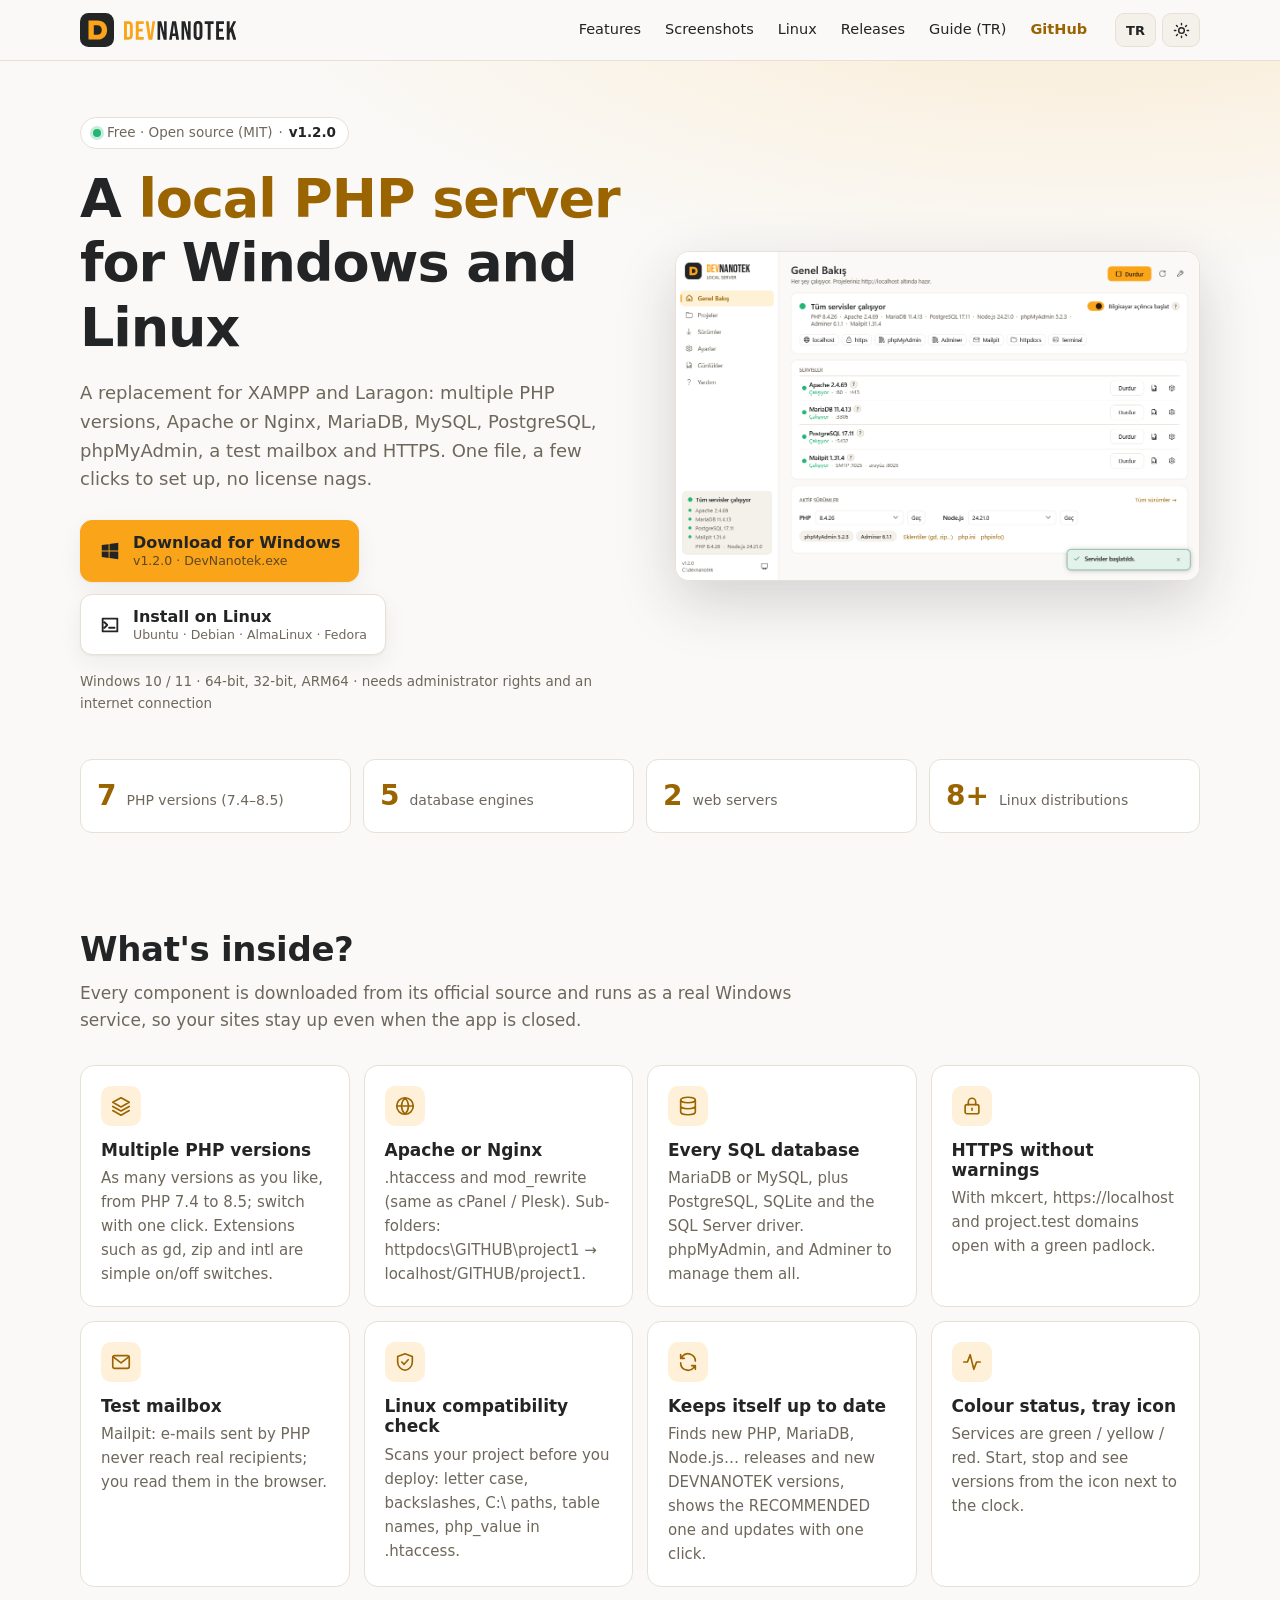
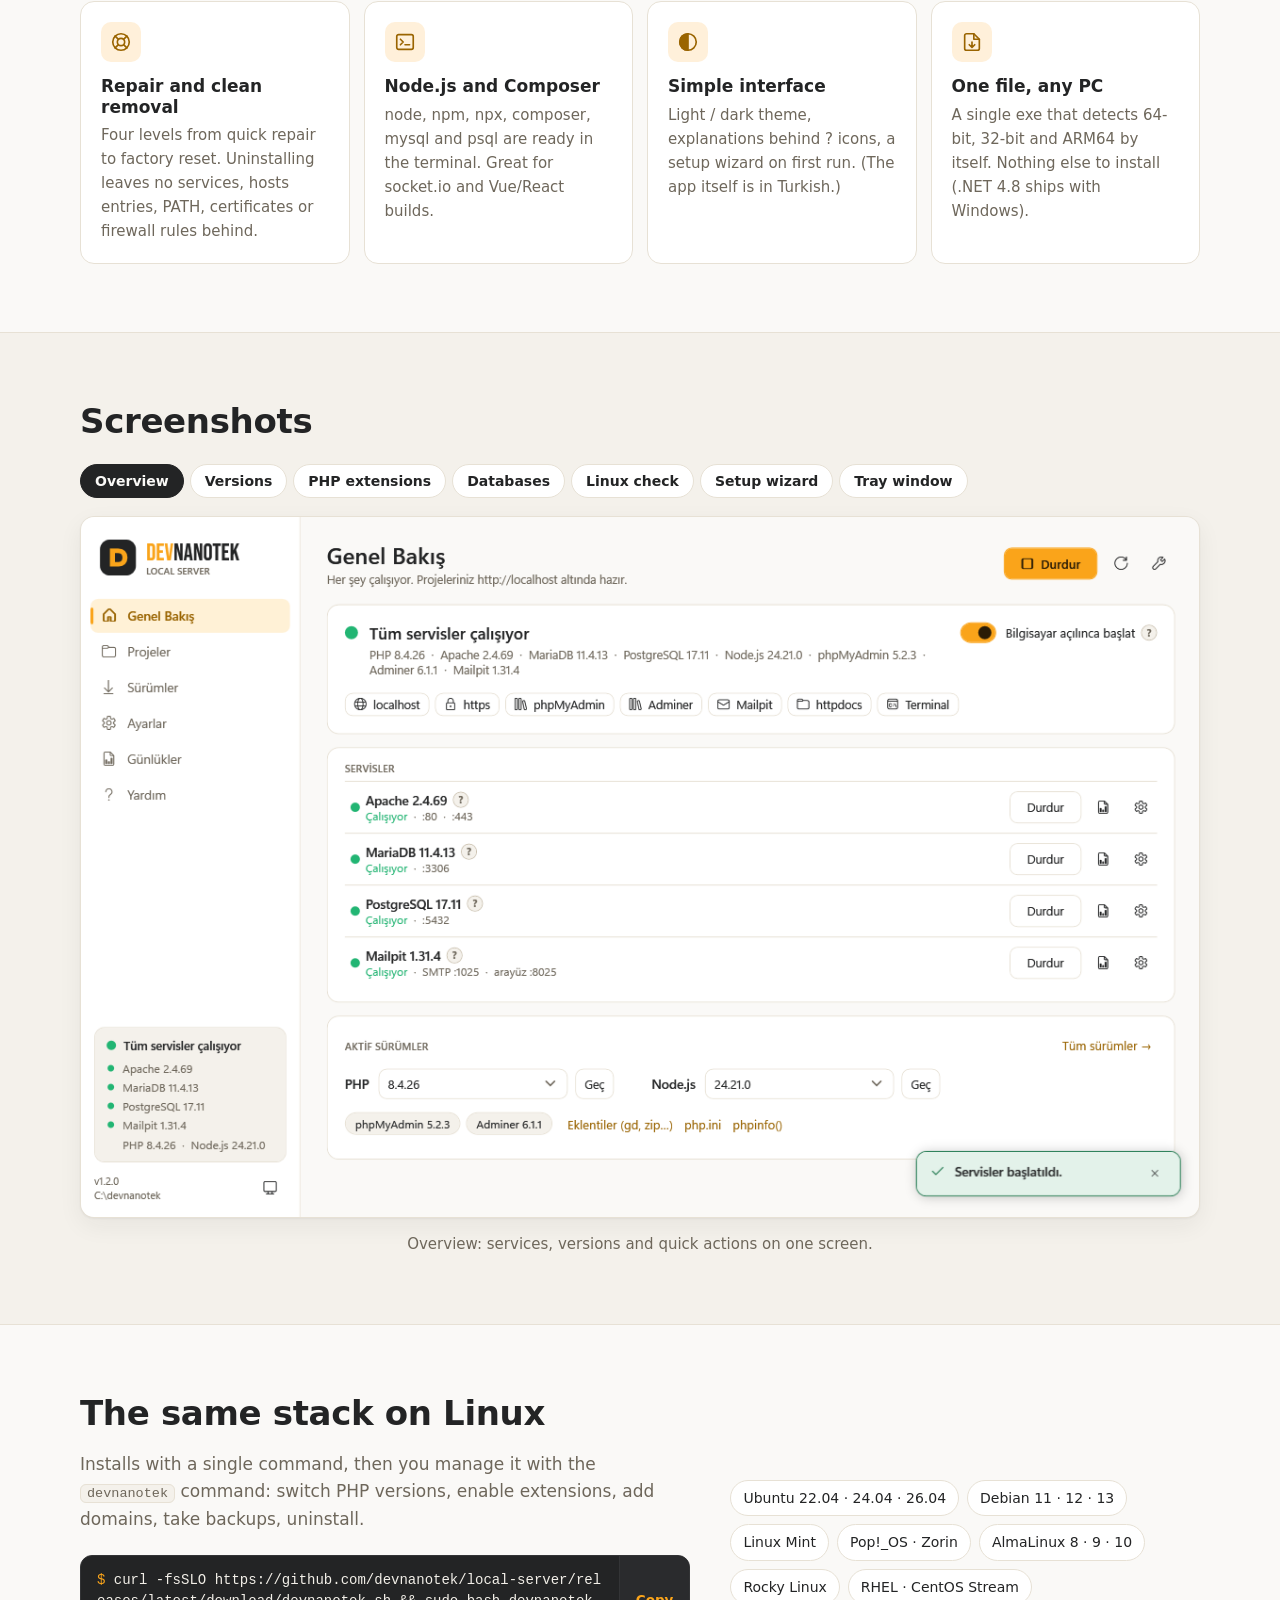
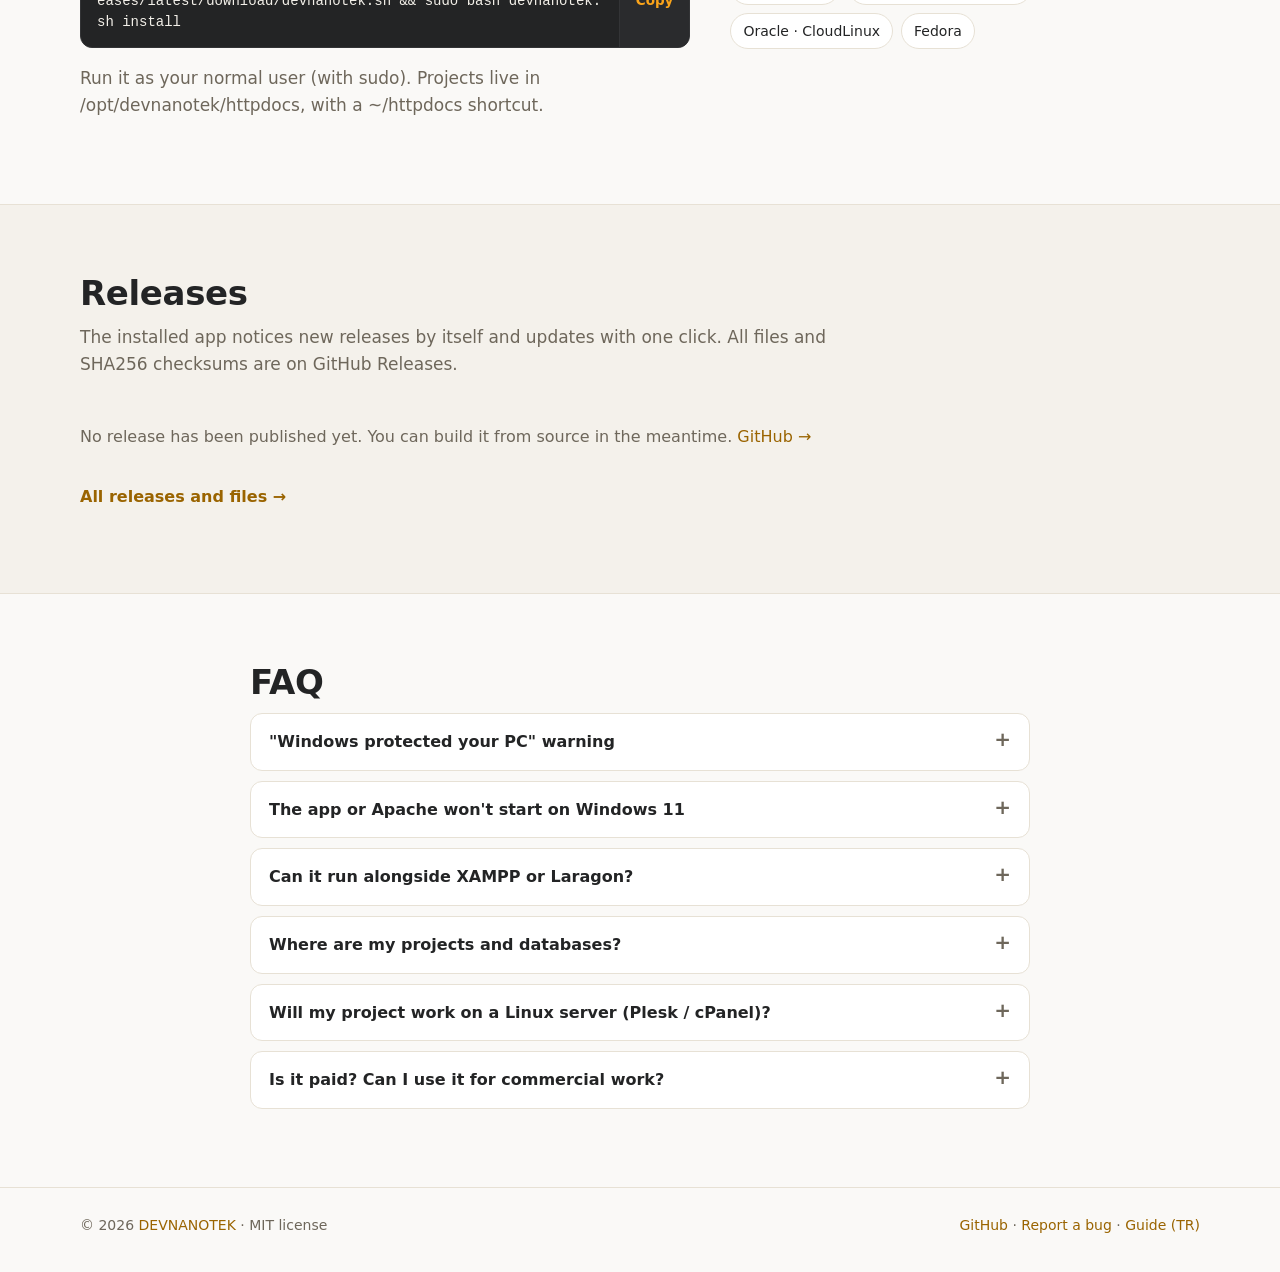
==== site/index.html @ a7ce69d7 "DEVNANOTEK Local Server 1.2.0 — ilk açık kaynak sürüm Windows için yerel PHP geliştirme ortamı (WPF," ====
<!doctype html>
<html lang="tr">
<head>
<meta charset="utf-8">
<meta name="viewport" content="width=device-width, initial-scale=1">
<title>DEVNANOTEK Local Server — Windows ve Linux için ücretsiz yerel PHP sunucusu</title>
<meta name="description" content="XAMPP ve Laragon'a ücretsiz, açık kaynak alternatif: çoklu PHP, Apache/Nginx, MariaDB, MySQL, PostgreSQL, phpMyAdmin, Adminer, Mailpit, HTTPS. Windows ve Linux.">
<meta name="theme-color" content="#232425">
<meta property="og:title" content="DEVNANOTEK Local Server">
<meta property="og:description" content="Windows ve Linux için ücretsiz, açık kaynak yerel PHP geliştirme sunucusu.">
<meta property="og:type" content="website">
<meta property="og:image" content="assets/img/dashboard-dark.png">
<link rel="icon" type="image/svg+xml" href="favicon.svg">
<link rel="stylesheet" href="assets/style.css">
<script>
  // tema ve dil sayfa çizilmeden uygulanır (yanıp sönme olmasın)
  (function () {
    try {
      var t = localStorage.getItem('dn-theme'); if (t === 'light' || t === 'dark') document.documentElement.setAttribute('data-theme', t);
      var l = localStorage.getItem('dn-lang') || ((navigator.language || 'tr').toLowerCase().indexOf('tr') === 0 ? 'tr' : 'en');
      document.documentElement.setAttribute('lang', l);
    } catch (e) {}
  })();
</script>
</head>
<body>
<a class="skip" href="#main" data-i18n="skip">İçeriğe geç</a>

<!-- ============ Üst menü ============ -->
<header class="nav" id="top">
  <div class="wrap nav-in">
    <a class="brand" href="#top" aria-label="DEVNANOTEK Local Server">
      <svg class="mark" viewBox="0 0 64 64" aria-hidden="true"><rect width="64" height="64" rx="16" fill="#232425"/><path d="M16 14h17c11 0 18 7 18 18S44 50 33 50H16V14zm10 9v18h6c6 0 9-3 9-9s-3-9-9-9h-6z" fill="#FAA41A"/></svg>
      <svg class="wordmark" viewBox="4 24 426 72" aria-hidden="true">
        <path fill="#FAA41A" d="M15.1,35L15.1,85 20.7,85C22.5,85 23.9,84.5 24.9,83.4 25.8,82.3 26.3,80.6 26.3,78.2L26.3,41.8C26.3,39.4 25.8,37.7 24.9,36.6 23.9,35.5 22.5,35 20.7,35L15.1,35z M4.1,25L20.9,25C26.4,25 30.5,26.5 33.2,29.4 35.9,32.3 37.3,36.6 37.3,42.3L37.3,77.7C37.3,83.4 35.9,87.7 33.2,90.6 30.5,93.5 26.4,95 20.9,95L4.1,95 4.1,25z M48.7,25L78.7,25 78.7,35 59.7,35 59.7,53.5 74.8,53.5 74.8,63.5 59.7,63.5 59.7,85 78.7,85 78.7,95 48.7,95 48.7,25z M86.1,25L97.2,25 104.4,79.3 104.6,79.3 111.8,25 121.9,25 111.3,95 96.7,95 86.1,25z"/>
        <path class="n" d="M131.2,25L145,25 155.7,66.9 155.9,66.9 155.9,25 165.7,25 165.7,95 154.4,95 141.2,43.9 141,43.9 141,95 131.2,95 131.2,25z M193.3,37.2L188.5,71.8 198.4,71.8 193.5,37.2 193.3,37.2z M186.4,25L201.3,25 212.7,95 201.7,95 199.7,81.1 199.7,81.3 187.2,81.3 185.2,95 175,95 186.4,25z M222,25L235.8,25 246.5,66.9 246.7,66.9 246.7,25 256.5,25 256.5,95 245.2,95 232,43.9 231.8,43.9 231.8,95 222,95 222,25z M284.6,34C280.8,34,278.9,36.3,278.9,40.9L278.9,79.1C278.9,83.7 280.8,86 284.6,86 288.4,86 290.3,83.7 290.3,79.1L290.3,40.9C290.3,36.3,288.4,34,284.6,34z M284.6,24C290,24 294.1,25.5 297,28.6 299.9,31.7 301.3,36 301.3,41.6L301.3,78.4C301.3,84 299.9,88.3 297,91.4 294.1,94.5 290,96 284.6,96 279.2,96 275.1,94.5 272.2,91.4 269.3,88.3 267.9,84 267.9,78.4L267.9,41.6C267.9,36 269.3,31.7 272.2,28.6 275.1,25.5 279.2,24 284.6,24z M309.8,25L343.8,25 343.8,35 332.3,35 332.3,95 321.3,95 321.3,35 309.8,35 309.8,25z M353.1,25L383.1,25 383.1,35 364.1,35 364.1,53.5 379.2,53.5 379.2,63.5 364.1,63.5 364.1,85 383.1,85 383.1,95 353.1,95 353.1,25z M393.4,25L404.4,25 404.4,54.5 418.4,25 429.4,25 416.3,50.7 429.6,95 418.1,95 408.8,63.8 404.4,72.7 404.4,95 393.4,95 393.4,25z"/>
      </svg>
    </a>
    <nav class="links" aria-label="Menü">
      <a href="#ozellikler" data-i18n="nav.features">Özellikler</a>
      <a href="#ekran" data-i18n="nav.shots">Ekran görüntüleri</a>
      <a href="#linux" data-i18n="nav.linux">Linux</a>
      <a href="#surumler" data-i18n="nav.releases">Sürümler</a>
      <a href="kilavuz.html" data-i18n="nav.guide">Kılavuz</a>
      <a class="gh" data-repo-link="" href="https://github.com/devnanotek/local-server" target="_blank" rel="noopener">GitHub</a>
    </nav>
    <div class="tools">
      <button class="tbtn" id="langBtn" type="button" aria-label="Dil / Language">EN</button>
      <button class="tbtn" id="themeBtn" type="button" aria-label="Tema"><svg class="ico-sun" viewBox="0 0 24 24" aria-hidden="true"><circle cx="12" cy="12" r="4"/><path d="M12 2v2M12 20v2M4.9 4.9l1.4 1.4M17.7 17.7l1.4 1.4M2 12h2M20 12h2M4.9 19.1l1.4-1.4M17.7 6.3l1.4-1.4"/></svg><svg class="ico-moon" viewBox="0 0 24 24" aria-hidden="true"><path d="M20 14.5A8 8 0 0 1 9.5 4 8 8 0 1 0 20 14.5z"/></svg></button>
    </div>
  </div>
</header>

<main id="main">
<!-- ============ Giriş ============ -->
<section class="hero">
  <div class="wrap hero-in">
    <div class="hero-text">
      <p class="pill"><span class="dot"></span> <span data-i18n="hero.pill">Ücretsiz · Açık kaynak (MIT)</span> · <span class="ver-text" data-ver>v1.2.0</span></p>
      <h1 data-i18n="hero.title">Windows ve Linux için <em>yerel PHP sunucusu</em></h1>
      <p class="lead" data-i18n="hero.lead">XAMPP ve Laragon yerine: birden çok PHP sürümü, Apache veya Nginx, MariaDB, MySQL, PostgreSQL, phpMyAdmin, test e-postası ve HTTPS. Tek dosya, birkaç tıkla kurulum, lisans uyarısı yok.</p>
      <div class="cta">
        <a class="btn primary" id="dlWin" href="https://github.com/devnanotek/local-server/releases/latest/download/DevNanotek.exe">
          <svg viewBox="0 0 24 24" aria-hidden="true"><path d="M3 5.5l7.5-1v7H3zm8.5-1.2L21 3v8.5h-9.5zM3 12.5h7.5v7L3 18.5zm8.5 0H21V21l-9.5-1.3z"/></svg>
          <span><b data-i18n="hero.win">Windows için indir</b><small><span data-ver>v1.2.0</span> · <span data-size>DevNanotek.exe</span></small></span>
        </a>
        <a class="btn" href="#linux">
          <svg viewBox="0 0 24 24" aria-hidden="true"><path d="M4 5h16v14H4zM6 9l3 3-3 3m5 0h6" fill="none" stroke="currentColor" stroke-width="2" stroke-linecap="round" stroke-linejoin="round"/></svg>
          <span><b data-i18n="hero.linux">Linux için kur</b><small>Ubuntu · Debian · AlmaLinux · Fedora</small></span>
        </a>
      </div>
      <p class="req" data-i18n="hero.req">Windows 10 / 11 · 64 bit, 32 bit, ARM64 · yönetici izni ve internet bağlantısı gerekir</p>
    </div>
    <figure class="hero-shot">
      <img class="theme-img" data-light="assets/img/dashboard-light.png" data-dark="assets/img/dashboard-dark.png" src="assets/img/dashboard-light.png" alt="DEVNANOTEK Genel Bakış ekranı" width="1186" height="743">
    </figure>
  </div>
  <div class="wrap stats">
    <div><b>7</b><span data-i18n="stats.php">PHP sürümü (7.4–8.5)</span></div>
    <div><b>5</b><span data-i18n="stats.db">veritabanı motoru</span></div>
    <div><b>2</b><span data-i18n="stats.web">web sunucu</span></div>
    <div><b>8+</b><span data-i18n="stats.linux">Linux dağıtımı</span></div>
  </div>
</section>

<!-- ============ Özellikler ============ -->
<section id="ozellikler" class="sec">
  <div class="wrap">
    <h2 data-i18n="feat.h">Neler var?</h2>
    <p class="sub" data-i18n="feat.sub">Her bileşen resmi kaynağından indirilir ve gerçek Windows servisi olarak çalışır: program kapalıyken de siteleriniz açık kalır.</p>
    <div class="grid">
      <article class="card"><div class="ic"><svg viewBox="0 0 24 24" aria-hidden="true"><path d="M12 3l9 5-9 5-9-5 9-5z"/><path d="M3 12.5l9 5 9-5"/><path d="M3 17l9 5 9-5"/></svg></div><h3 data-i18n="f1.h">Çoklu PHP</h3><p data-i18n="f1.p">PHP 7.4'ten 8.5'e istediğiniz kadar sürüm; tek tıkla geçiş. gd, zip, intl gibi eklentiler anahtarla açılıp kapanır.</p></article>
      <article class="card"><div class="ic"><svg viewBox="0 0 24 24" aria-hidden="true"><circle cx="12" cy="12" r="9"/><path d="M3 12h18M12 3c2.5 2.7 3.8 5.7 3.8 9s-1.3 6.3-3.8 9c-2.5-2.7-3.8-5.7-3.8-9S9.5 5.7 12 3z"/></svg></div><h3 data-i18n="f2.h">Apache veya Nginx</h3><p data-i18n="f2.p">.htaccess ve mod_rewrite (cPanel / Plesk ile aynı). Alt klasörler: httpdocs\GITHUB\proje1 → localhost/GITHUB/proje1.</p></article>
      <article class="card"><div class="ic"><svg viewBox="0 0 24 24" aria-hidden="true"><ellipse cx="12" cy="5.5" rx="8" ry="3"/><path d="M4 5.5v13c0 1.7 3.6 3 8 3s8-1.3 8-3v-13M4 12c0 1.7 3.6 3 8 3s8-1.3 8-3"/></svg></div><h3 data-i18n="f3.h">Tüm SQL veritabanları</h3><p data-i18n="f3.p">MariaDB veya MySQL, yanında PostgreSQL, SQLite ve SQL Server sürücüsü. phpMyAdmin ve hepsini yöneten Adminer.</p></article>
      <article class="card"><div class="ic"><svg viewBox="0 0 24 24" aria-hidden="true"><rect x="4.5" y="10.5" width="15" height="10" rx="2"/><path d="M8 10.5v-3a4 4 0 0 1 8 0v3M12 14.5v2"/></svg></div><h3 data-i18n="f4.h">Uyarısız HTTPS</h3><p data-i18n="f4.p">mkcert ile https://localhost ve proje.test alan adları tarayıcıda yeşil kilitle açılır.</p></article>
      <article class="card"><div class="ic"><svg viewBox="0 0 24 24" aria-hidden="true"><rect x="3" y="5" width="18" height="14" rx="2"/><path d="M3.5 6.5l8.5 6.5 8.5-6.5"/></svg></div><h3 data-i18n="f5.h">Test e-posta kutusu</h3><p data-i18n="f5.p">Mailpit: PHP'nin gönderdiği e-postalar gerçek alıcıya gitmez, tarayıcıda görünür.</p></article>
      <article class="card"><div class="ic"><svg viewBox="0 0 24 24" aria-hidden="true"><path d="M12 3l8 3v6c0 4.5-3.4 8.3-8 9-4.6-.7-8-4.5-8-9V6z"/><path d="M8.5 12l2.5 2.5 4.5-5"/></svg></div><h3 data-i18n="f6.h">Linux uyumluluk denetimi</h3><p data-i18n="f6.p">Sunucuya göndermeden önce projeyi tarar: büyük/küçük harf, ters bölü, C:\ yolları, tablo adları, .htaccess php_value.</p></article>
      <article class="card"><div class="ic"><svg viewBox="0 0 24 24" aria-hidden="true"><path d="M20 11a8 8 0 0 0-14.3-4.9L4 8M4 4v4h4M4 13a8 8 0 0 0 14.3 4.9L20 16M20 20v-4h-4"/></svg></div><h3 data-i18n="f7.h">Kendini güncel tutar</h3><p data-i18n="f7.p">Yeni PHP, MariaDB, Node.js… sürümlerini ve DEVNANOTEK'in yeni sürümünü otomatik bulur; ÖNERİLEN sürümü gösterir, tek tıkla günceller.</p></article>
      <article class="card"><div class="ic"><svg viewBox="0 0 24 24" aria-hidden="true"><path d="M3 12h4l3-8 4 16 3-8h4"/></svg></div><h3 data-i18n="f8.h">Renkli durum, tepsi simgesi</h3><p data-i18n="f8.p">Servisler yeşil / sarı / kırmızı. Saatin yanındaki simgeden başlat, durdur, sürümleri gör.</p></article>
      <article class="card"><div class="ic"><svg viewBox="0 0 24 24" aria-hidden="true"><circle cx="12" cy="12" r="9"/><circle cx="12" cy="12" r="4"/><path d="M5.6 5.6l3.6 3.6M14.8 14.8l3.6 3.6M18.4 5.6l-3.6 3.6M9.2 14.8l-3.6 3.6"/></svg></div><h3 data-i18n="f9.h">Onarım ve temiz kaldırma</h3><p data-i18n="f9.p">Hızlı onarımdan fabrika ayarlarına dört seviye. Kaldırınca servis, hosts, PATH, sertifika ve güvenlik duvarı kaydı bırakmaz.</p></article>
      <article class="card"><div class="ic"><svg viewBox="0 0 24 24" aria-hidden="true"><rect x="3" y="4" width="18" height="16" rx="2"/><path d="M7 9l3 3-3 3M12 15h5"/></svg></div><h3 data-i18n="f10.h">Node.js ve Composer</h3><p data-i18n="f10.p">node, npm, npx, composer, mysql, psql terminalde hazır. socket.io ve Vue/React derlemeleri için.</p></article>
      <article class="card"><div class="ic"><svg viewBox="0 0 24 24" aria-hidden="true"><circle cx="12" cy="12" r="9"/><path d="M12 3a9 9 0 0 0 0 18z" fill="currentColor"/></svg></div><h3 data-i18n="f11.h">Sade arayüz</h3><p data-i18n="f11.p">Gündüz / gece teması, açıklamalar ? simgelerinde, Türkçe kılavuz. Başlarken kurulum sihirbazı.</p></article>
      <article class="card"><div class="ic"><svg viewBox="0 0 24 24" aria-hidden="true"><path d="M14 3H6a2 2 0 0 0-2 2v14a2 2 0 0 0 2 2h12a2 2 0 0 0 2-2V9z"/><path d="M14 3v6h6M12 12v6M9 15l3 3 3-3"/></svg></div><h3 data-i18n="f12.h">Tek dosya, her bilgisayar</h3><p data-i18n="f12.p">Bir exe; 64 / 32 bit ve ARM64'ü kendisi algılar. Ek kurulum gerektirmez (.NET 4.8 Windows'ta hazır).</p></article>
    </div>
  </div>
</section>

<!-- ============ Ekran görüntüleri ============ -->
<section id="ekran" class="sec alt">
  <div class="wrap">
    <h2 data-i18n="shots.h">Ekran görüntüleri</h2>
    <div class="tabs" role="tablist">
      <button class="tab on" role="tab" data-shot="dashboard" data-i18n="shots.t1">Genel Bakış</button>
      <button class="tab" role="tab" data-shot="versions" data-i18n="shots.t2">Sürümler</button>
      <button class="tab" role="tab" data-shot="php-extensions" data-i18n="shots.t3">PHP eklentileri</button>
      <button class="tab" role="tab" data-shot="databases" data-i18n="shots.t4">Veritabanları</button>
      <button class="tab" role="tab" data-shot="linux-check" data-i18n="shots.t5">Linux denetimi</button>
      <button class="tab" role="tab" data-shot="setup" data-i18n="shots.t6">Kurulum sihirbazı</button>
      <button class="tab" role="tab" data-shot="tray" data-i18n="shots.t7">Tepsi penceresi</button>
    </div>
    <figure class="shot">
      <img id="shotImg" class="theme-img" data-light="assets/img/dashboard-light.png" data-dark="assets/img/dashboard-dark.png" src="assets/img/dashboard-light.png" alt="" loading="lazy">
      <figcaption id="shotCap"></figcaption>
    </figure>
  </div>
</section>

<!-- ============ Linux ============ -->
<section id="linux" class="sec">
  <div class="wrap two">
    <div>
      <h2 data-i18n="lx.h">Linux'ta da aynı ortam</h2>
      <p data-i18n="lx.p">Tek komutla kurulur; sonra <code>devnanotek</code> komutuyla yönetilir: PHP sürümü değiştirme, eklenti açma, alan adı ekleme, yedek alma, kaldırma.</p>
      <div class="cmd">
        <code id="lxCmd">curl -fsSLO https://github.com/devnanotek/local-server/releases/latest/download/devnanotek.sh &amp;&amp; sudo bash devnanotek.sh install</code>
        <button class="copy" type="button" data-copy="#lxCmd" data-i18n="copy">Kopyala</button>
      </div>
      <p class="muted small" data-i18n="lx.note">Normal kullanıcınızla çalıştırın (sudo ile). Projeler /opt/devnanotek/httpdocs klasöründe, ~/httpdocs kısayoluyla.</p>
    </div>
    <div class="distros">
      <span>Ubuntu 22.04 · 24.04 · 26.04</span><span>Debian 11 · 12 · 13</span><span>Linux Mint</span><span>Pop!_OS · Zorin</span>
      <span>AlmaLinux 8 · 9 · 10</span><span>Rocky Linux</span><span>RHEL · CentOS Stream</span><span>Oracle · CloudLinux</span><span>Fedora</span>
    </div>
  </div>
</section>

<!-- ============ Sürümler ============ -->
<section id="surumler" class="sec alt">
  <div class="wrap">
    <h2 data-i18n="rel.h">Sürümler</h2>
    <p class="sub" data-i18n="rel.sub">Kurulu program yeni sürümü kendiliğinden görür ve tek tıkla güncellenir. Tüm dosyalar ve SHA256 özetleri GitHub Releases'tadır.</p>
    <div id="releases" class="releases">
      <p class="muted" data-i18n="rel.loading">Sürümler yükleniyor…</p>
    </div>
    <p><a class="more" data-repo-link="/releases" href="https://github.com/devnanotek/local-server/releases" target="_blank" rel="noopener" data-i18n="rel.all">Tüm sürümler ve dosyalar →</a></p>
  </div>
</section>

<!-- ============ SSS ============ -->
<section id="sss" class="sec">
  <div class="wrap narrow">
    <h2 data-i18n="faq.h">Sık sorulanlar</h2>
    <details><summary data-i18n="q1">"Windows bilgisayarınızı korudu" uyarısı çıkıyor</summary><p data-i18n="a1">Program ücretsiz olduğu için kod imzası yok. "Ek bilgi → Yine de çalıştır" ile açın. Dosyanın doğruluğunu sürüm sayfasındaki SHA256 özetiyle kontrol edebilirsiniz.</p></details>
    <details><summary data-i18n="q2">Windows 11'de program veya Apache açılmıyor</summary><p data-i18n="a2">Akıllı Uygulama Denetimi (Smart App Control) açıksa imzasız programları engeller. Program bunu algılar ve nasıl kapatılacağını gösterir. Bu bir güvenlik ayarıdır; kararı siz verirsiniz.</p></details>
    <details><summary data-i18n="q3">XAMPP veya Laragon ile birlikte çalışır mı?</summary><p data-i18n="a3">Aynı portları (80, 443, 3306) kullandıkları için aynı anda çalışmazlar. Program çakışmayı gösterir; diğerini durdurun ya da Ayarlar'dan portu değiştirin.</p></details>
    <details><summary data-i18n="q4">Projelerim ve veritabanlarım nerede?</summary><p data-i18n="a4">Projeler C:\devnanotek\httpdocs, veritabanları C:\devnanotek\data klasöründe. Kaldırırken isterseniz ikisi de korunur.</p></details>
    <details><summary data-i18n="q5">Projem Linux sunucuda (Plesk / cPanel) çalışacak mı?</summary><p data-i18n="a5">Projeler → klasörü seçin → Linux uyumluluğu → Denetle. Sunucuda hata verecek şeyleri satır satır ve nasıl düzelteceğinizle gösterir.</p></details>
    <details><summary data-i18n="q6">Ücretli mi? Ticari projede kullanabilir miyim?</summary><p data-i18n="a6">Tamamen ücretsiz ve MIT lisanslı açık kaynak: kişisel ve ticari projelerde serbestçe kullanabilirsiniz.</p></details>
  </div>
</section>
</main>

<footer class="foot">
  <div class="wrap foot-in">
    <span>© 2026 <a href="https://devnanotek.net" target="_blank" rel="noopener">DEVNANOTEK</a> · <span data-i18n="foot.lic">MIT lisansı</span></span>
    <span><a data-repo-link="" href="https://github.com/devnanotek/local-server" target="_blank" rel="noopener">GitHub</a> · <a data-repo-link="/issues" href="https://github.com/devnanotek/local-server/issues" target="_blank" rel="noopener" data-i18n="foot.issue">Hata bildir</a> · <a href="kilavuz.html" data-i18n="nav.guide">Kılavuz</a></span>
  </div>
</footer>

<div id="lightbox" class="lightbox" hidden><img alt=""></div>
<script src="assets/app.js"></script>
</body>
</html>
---- site/assets/style.css ----
/* DEVNANOTEK Local Server — proje sitesi (GitHub Pages)
   Renkler devnanotek.net paletinden; gündüz / gece (otomatik veya elle seçim) */
:root {
  --bg: #FAF9F7; --bg2: #F4F1EB; --card: #FFFFFF; --line: #E7E1D5;
  --txt: #232425; --muted: #6E675B; --acc: #9A6400; --gold: #FAA41A; --gold-ink: #232425;
  --chip: #F4F1EB; --ok: #22B573; --shadow: 0 1px 2px rgba(35,36,37,.05), 0 8px 24px rgba(35,36,37,.06);
  --radius: 14px; color-scheme: light;
}
@media (prefers-color-scheme: dark) {
  :root:not([data-theme="light"]) {
    --bg: #1B1C1D; --bg2: #202122; --card: #232425; --line: #333436;
    --txt: #F2EFE8; --muted: #A49B8C; --acc: #FFB43A; --chip: #2A2B2D;
    --shadow: 0 1px 2px rgba(0,0,0,.3); color-scheme: dark;
  }
}
:root[data-theme="dark"] {
  --bg: #1B1C1D; --bg2: #202122; --card: #232425; --line: #333436;
  --txt: #F2EFE8; --muted: #A49B8C; --acc: #FFB43A; --chip: #2A2B2D;
  --shadow: 0 1px 2px rgba(0,0,0,.3); color-scheme: dark;
}

* { box-sizing: border-box; }
html { scroll-behavior: smooth; scroll-padding-top: 76px; }
body {
  margin: 0; background: var(--bg); color: var(--txt);
  font: 16px/1.6 "Segoe UI", system-ui, -apple-system, Roboto, "Helvetica Neue", Arial, sans-serif;
  -webkit-font-smoothing: antialiased; overflow-x: hidden;
}
a { color: var(--acc); text-decoration: none; }
a:hover { text-decoration: underline; }
img { max-width: 100%; height: auto; display: block; }
code {
  font: 13.5px/1.5 "Cascadia Mono", Consolas, ui-monospace, monospace;
  background: var(--chip); border: 1px solid var(--line); border-radius: 6px; padding: 1px 6px;
  overflow-wrap: anywhere;
}
h1, h2, h3 { line-height: 1.2; margin: 0; }
.wrap { max-width: 1160px; margin: 0 auto; padding: 0 20px; }
.narrow { max-width: 820px; }
.muted { color: var(--muted); }
.small { font-size: 14px; }
.skip { position: absolute; left: -999px; top: 8px; background: var(--card); padding: 8px 12px; border-radius: 8px; z-index: 50; }
.skip:focus { left: 12px; }

/* ---------- Üst menü ---------- */
.nav {
  position: sticky; top: 0; z-index: 20;
  background: color-mix(in srgb, var(--bg) 88%, transparent);
  backdrop-filter: saturate(1.4) blur(10px); -webkit-backdrop-filter: saturate(1.4) blur(10px);
  border-bottom: 1px solid var(--line);
}
.nav-in { display: flex; align-items: center; gap: 18px; min-height: 60px; }
.brand { display: flex; align-items: center; gap: 10px; flex: none; }
.brand:hover { text-decoration: none; }
.brand .mark { width: 34px; height: 34px; }
.brand .wordmark { height: 19px; width: auto; }
.wordmark .n { fill: var(--txt); }
.links { display: flex; gap: 4px; margin-left: auto; overflow-x: auto; scrollbar-width: none; }
.links::-webkit-scrollbar { display: none; }
.links a { color: var(--txt); font-size: 14.5px; font-weight: 500; padding: 6px 10px; border-radius: 8px; white-space: nowrap; }
.links a:hover { background: var(--chip); text-decoration: none; }
.links a.gh { color: var(--acc); font-weight: 600; }
.tools { display: flex; gap: 6px; flex: none; }
.tbtn {
  height: 34px; min-width: 38px; padding: 0 10px; border-radius: 9px; cursor: pointer;
  background: var(--chip); border: 1px solid var(--line); color: var(--txt);
  font-family: inherit; font-weight: 600; font-size: 13px; line-height: 1;
}
.tbtn:hover { border-color: var(--gold); }
.tbtn:focus-visible, .btn:focus-visible, .tab:focus-visible, .copy:focus-visible { outline: 2px solid var(--gold); outline-offset: 2px; }
#themeBtn { display: grid; place-items: center; padding: 0; }
#themeBtn svg { width: 17px; height: 17px; fill: none; stroke: currentColor; stroke-width: 2; stroke-linecap: round; stroke-linejoin: round; }
.ico-moon { display: none; }
:root[data-dark="1"] .ico-sun { display: none; }
:root[data-dark="1"] .ico-moon { display: block; }

/* ---------- Giriş ---------- */
.hero { padding: 56px 0 28px; background: radial-gradient(1200px 420px at 85% -10%, color-mix(in srgb, var(--gold) 16%, transparent), transparent 70%); }
.hero-in { display: grid; grid-template-columns: minmax(0, 1.05fr) minmax(0, 1fr); gap: 44px; align-items: center; }
.pill {
  display: inline-flex; align-items: center; gap: 6px; margin: 0 0 18px;
  background: var(--card); border: 1px solid var(--line); border-radius: 999px;
  padding: 4px 12px; font-size: 13.5px; color: var(--muted);
}
.pill .dot { width: 8px; height: 8px; border-radius: 50%; background: var(--ok); box-shadow: 0 0 0 3px color-mix(in srgb, var(--ok) 25%, transparent); }
.ver-text { font-weight: 600; color: var(--txt); }
h1 { font-size: clamp(34px, 5vw, 54px); letter-spacing: -.02em; font-weight: 800; }
h1 em { font-style: normal; color: var(--acc); }
.lead { font-size: 18px; color: var(--muted); margin: 18px 0 26px; max-width: 560px; }
.cta { display: flex; flex-wrap: wrap; gap: 12px; }
.btn {
  display: inline-flex; align-items: center; gap: 12px; padding: 12px 18px; border-radius: 12px;
  background: var(--card); border: 1px solid var(--line); color: var(--txt); box-shadow: var(--shadow);
  transition: transform .12s ease, border-color .12s ease;
}
.btn:hover { text-decoration: none; border-color: var(--gold); transform: translateY(-1px); }
.btn svg { width: 22px; height: 22px; flex: none; fill: currentColor; }
.btn > span { display: flex; flex-direction: column; line-height: 1.25; }
.btn b { font-size: 16px; }
.btn small { font-size: 12.5px; color: var(--muted); font-weight: 500; }
.btn.primary { background: var(--gold); border-color: var(--gold); color: var(--gold-ink); }
.btn.primary small { color: color-mix(in srgb, var(--gold-ink) 72%, transparent); }
.req { font-size: 13.5px; color: var(--muted); margin: 16px 0 0; }
.hero-shot { margin: 0; border-radius: var(--radius); overflow: hidden; border: 1px solid var(--line); box-shadow: 0 20px 60px rgba(35,36,37,.18); background: var(--card); cursor: zoom-in; }
.stats { display: grid; grid-template-columns: repeat(4, minmax(0, 1fr)); gap: 12px; margin-top: 44px; }
.stats div { background: var(--card); border: 1px solid var(--line); border-radius: 12px; padding: 14px 16px; display: flex; align-items: baseline; gap: 10px; min-width: 0; }
.stats b { font-size: 28px; color: var(--acc); }
.stats span { color: var(--muted); font-size: 14px; }

/* ---------- Bölümler ---------- */
.sec { padding: 68px 0; }
.sec.alt { background: var(--bg2); border-top: 1px solid var(--line); border-bottom: 1px solid var(--line); }
.sec h2 { font-size: clamp(26px, 3.4vw, 34px); letter-spacing: -.01em; margin-bottom: 10px; }
.sub { color: var(--muted); margin: 0 0 30px; max-width: 760px; font-size: 17px; }
.grid { display: grid; grid-template-columns: repeat(auto-fill, minmax(260px, 1fr)); gap: 14px; }
.card { background: var(--card); border: 1px solid var(--line); border-radius: var(--radius); padding: 20px; min-width: 0; }
.card .ic {
  width: 40px; height: 40px; border-radius: 10px; margin-bottom: 14px; display: grid; place-items: center;
  background: color-mix(in srgb, var(--gold) 16%, transparent); color: var(--acc);
}
.card .ic svg { width: 22px; height: 22px; fill: none; stroke: currentColor; stroke-width: 1.8; stroke-linecap: round; stroke-linejoin: round; }
.card h3 { font-size: 17px; margin-bottom: 6px; }
.card p { margin: 0; color: var(--muted); font-size: 15px; overflow-wrap: anywhere; }

/* ---------- Ekran görüntüleri ---------- */
.tabs { display: flex; gap: 6px; flex-wrap: wrap; margin: 22px 0 18px; }
.tab {
  font-family: inherit; font-weight: 600; font-size: 14px; line-height: 1; cursor: pointer; padding: 9px 14px; border-radius: 999px;
  background: var(--card); color: var(--txt); border: 1px solid var(--line);
}
.tab:hover { border-color: var(--gold); }
.tab.on { background: var(--txt); color: var(--bg); border-color: var(--txt); }
.shot { margin: 0; text-align: center; }
.shot img {
  margin: 0 auto; border-radius: var(--radius); border: 1px solid var(--line); background: var(--card);
  box-shadow: var(--shadow); cursor: zoom-in; max-height: 760px; width: auto;
}
.shot figcaption { color: var(--muted); font-size: 15px; margin-top: 14px; }

/* ---------- Linux ---------- */
.two { display: grid; grid-template-columns: minmax(0, 1.3fr) minmax(0, 1fr); gap: 40px; align-items: center; }
.two p { color: var(--muted); font-size: 17px; }
.cmd {
  display: flex; align-items: stretch; gap: 0; margin: 22px 0 12px; border-radius: 12px; overflow: hidden;
  background: #232425; border: 1px solid #333436;
}
.cmd code {
  flex: 1; min-width: 0; background: none; border: 0; border-radius: 0; color: #F2EFE8;
  padding: 14px 16px; font-size: 14px; white-space: pre-wrap; word-break: break-all;
}
.cmd code::before { content: "$ "; color: #FAA41A; }
.copy {
  flex: none; cursor: pointer; border: 0; border-left: 1px solid #333436; padding: 0 16px;
  background: #2A2B2D; color: #FAA41A; font-family: inherit; font-weight: 600; font-size: 13.5px; line-height: 1;
}
.copy:hover { background: #333436; }
.distros { display: flex; flex-wrap: wrap; gap: 8px; }
.distros span { background: var(--card); border: 1px solid var(--line); border-radius: 999px; padding: 6px 12px; font-size: 14px; }

/* ---------- Sürümler ---------- */
.releases { display: flex; flex-direction: column; gap: 14px; margin-bottom: 18px; }
.rel { background: var(--card); border: 1px solid var(--line); border-radius: var(--radius); padding: 20px 22px; min-width: 0; }
.rel-head { display: flex; flex-wrap: wrap; align-items: center; gap: 10px 14px; margin-bottom: 6px; }
.rel-head h3 { font-size: 20px; }
.badge { font-size: 12px; font-weight: 700; padding: 2px 9px; border-radius: 999px; background: var(--gold); color: var(--gold-ink); }
.rel-date { color: var(--muted); font-size: 14px; }
.rel-assets { display: flex; flex-wrap: wrap; gap: 8px; margin: 10px 0 4px; }
.rel-assets a { display: inline-flex; gap: 6px; align-items: center; background: var(--chip); border: 1px solid var(--line); border-radius: 9px; padding: 5px 11px; font-size: 13.5px; font-weight: 600; }
.rel-assets a:hover { text-decoration: none; border-color: var(--gold); }
.rel-assets small { color: var(--muted); font-weight: 500; }
.rel-body { color: var(--muted); font-size: 15px; overflow-wrap: anywhere; }
.rel-body h4 { color: var(--txt); font-size: 15px; margin: 14px 0 4px; }
.rel-body ul { margin: 4px 0; padding-left: 22px; }
.rel-body ul ul { margin: 2px 0; }
.rel-body li { margin: 2px 0; }
.rel-body p { margin: 6px 0; }
.rel-body hr { border: 0; border-top: 1px solid var(--line); margin: 14px 0; }
.rel details summary { cursor: pointer; color: var(--acc); font-weight: 600; font-size: 14px; margin-top: 8px; }
.more { font-weight: 600; }

/* ---------- SSS ---------- */
#sss details { background: var(--card); border: 1px solid var(--line); border-radius: 12px; padding: 0 18px; margin: 10px 0; }
#sss summary { cursor: pointer; font-weight: 600; padding: 15px 0; list-style: none; display: flex; justify-content: space-between; gap: 12px; }
#sss summary::-webkit-details-marker { display: none; }
#sss summary::after { content: "+"; color: var(--muted); font-size: 20px; line-height: 1; }
#sss details[open] summary::after { content: "−"; }
#sss details p { margin: 0 0 16px; color: var(--muted); }

/* ---------- Alt bilgi ---------- */
.foot { border-top: 1px solid var(--line); padding: 26px 0 36px; color: var(--muted); font-size: 14px; }
.foot-in { display: flex; flex-wrap: wrap; justify-content: space-between; gap: 10px; }

/* ---------- Büyük görsel ---------- */
.lightbox { position: fixed; inset: 0; z-index: 60; background: rgba(15,15,16,.86); display: flex; align-items: center; justify-content: center; padding: 20px; cursor: zoom-out; }
.lightbox[hidden] { display: none; }
.lightbox img { max-width: 100%; max-height: 100%; border-radius: 10px; box-shadow: 0 30px 80px rgba(0,0,0,.5); }

/* ---------- 404 ---------- */
.nf { min-height: 70vh; display: flex; flex-direction: column; align-items: center; justify-content: center; text-align: center; gap: 14px; padding: 40px 20px; }
.nf .mark { width: 64px; height: 64px; }
.nf h1 { font-size: 64px; }

/* ---------- Dar ekranlar ---------- */
@media (max-width: 980px) {
  .hero-in, .two { grid-template-columns: minmax(0, 1fr); gap: 32px; }
  .stats { grid-template-columns: repeat(2, minmax(0, 1fr)); }
}
@media (max-width: 760px) {
  .nav-in { flex-wrap: wrap; gap: 8px 12px; padding-top: 8px; padding-bottom: 6px; }
  .tools { margin-left: auto; }
  .links { order: 3; width: calc(100% + 10px); margin-left: -10px; -webkit-mask-image: linear-gradient(to right, #000 82%, transparent); mask-image: linear-gradient(to right, #000 82%, transparent); padding-right: 40px; }
  html { scroll-padding-top: 110px; }
  .hero { padding-top: 36px; }
  .sec { padding: 52px 0; }
  .btn { width: 100%; }
  .wrap { padding: 0 16px; }
}
@media (max-width: 420px) {
  .brand .wordmark { height: 16px; }
  .stats { grid-template-columns: minmax(0, 1fr); }
  .stats b { font-size: 24px; }
}
@media (prefers-reduced-motion: reduce) { html { scroll-behavior: auto; } .btn { transition: none; } }
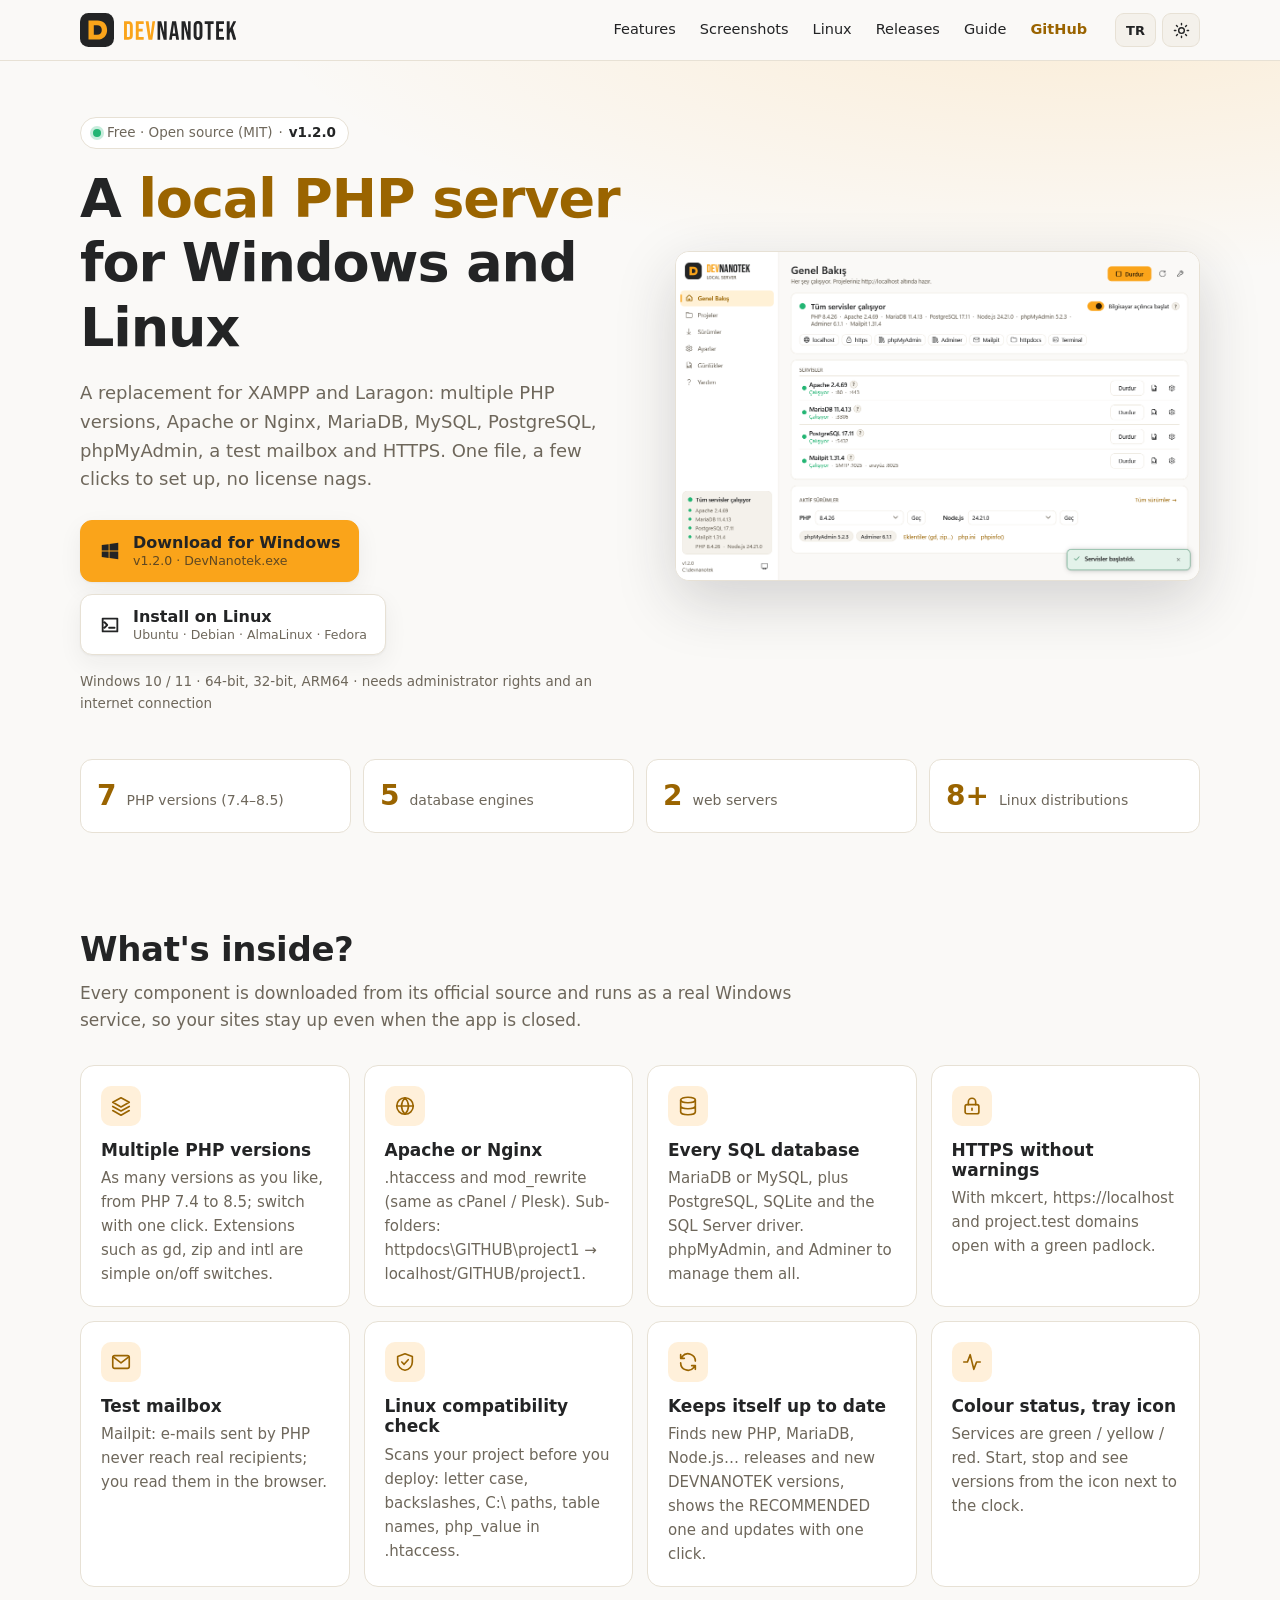
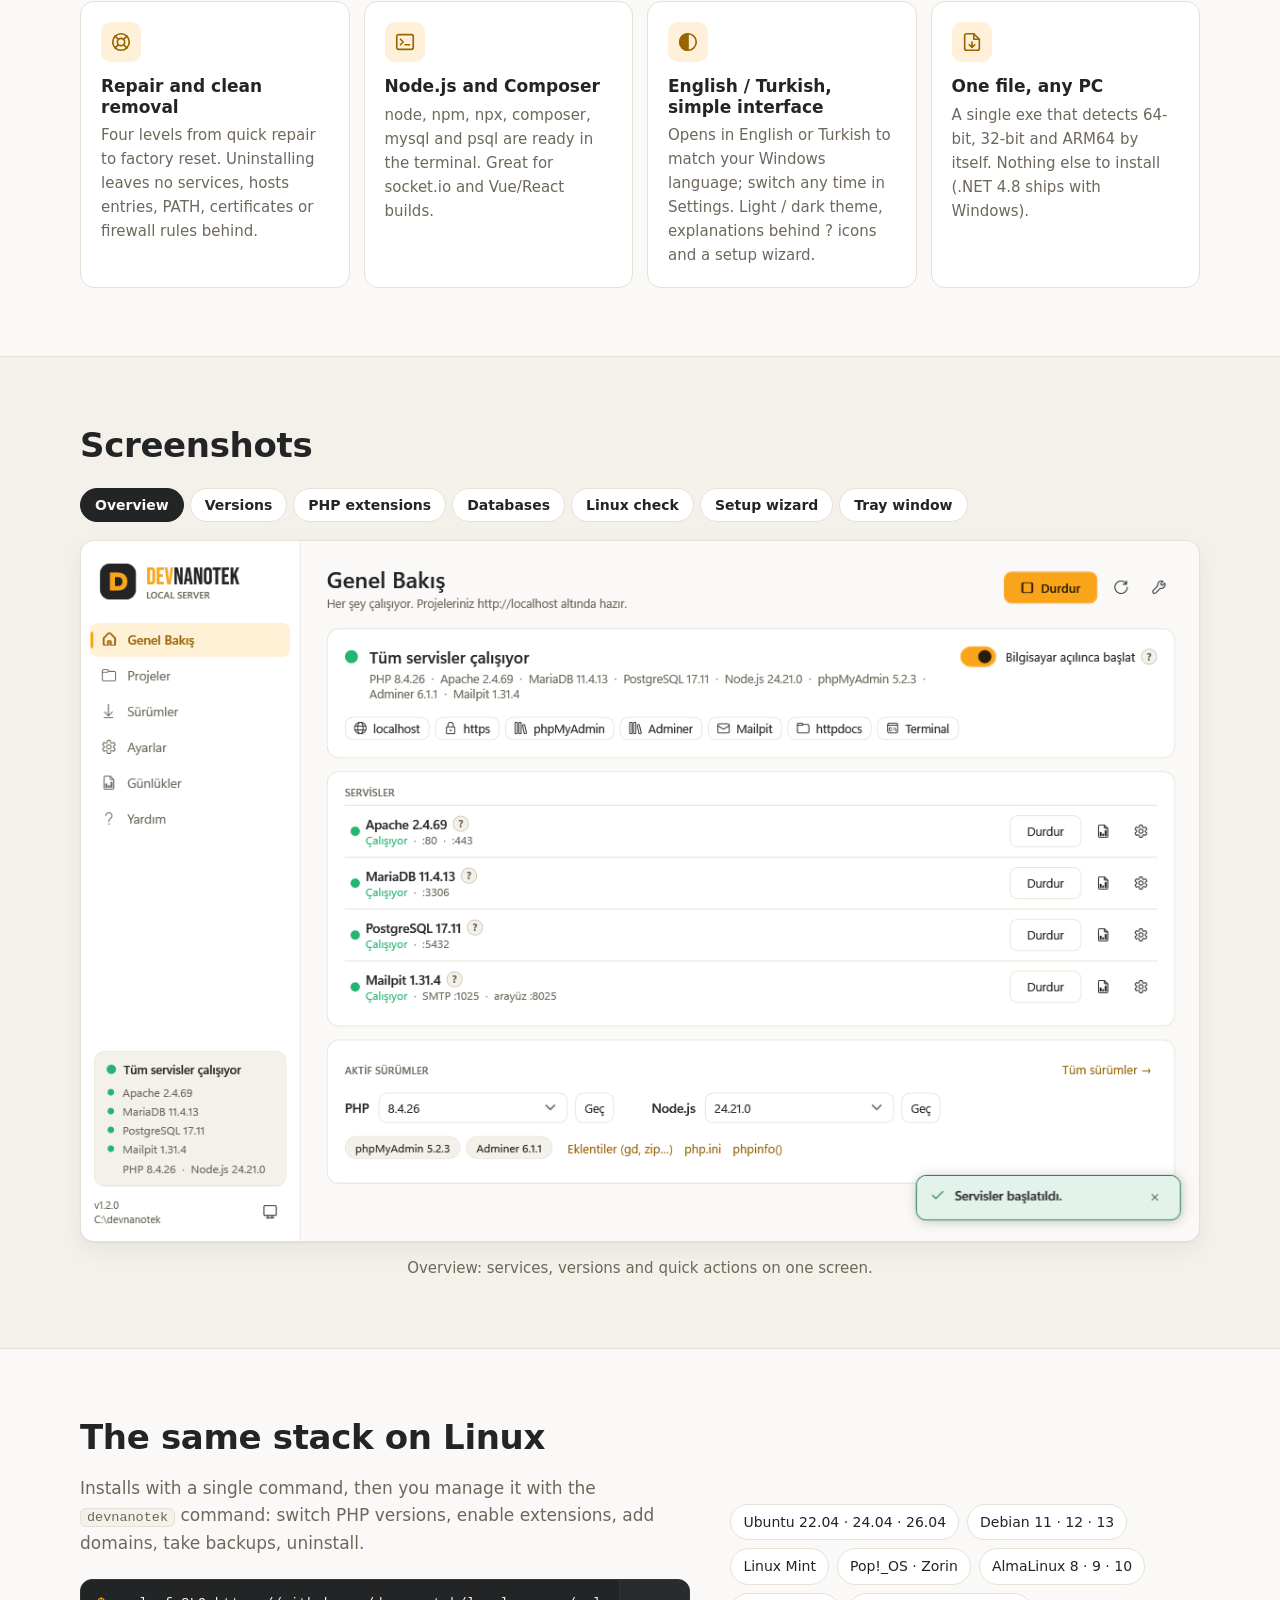
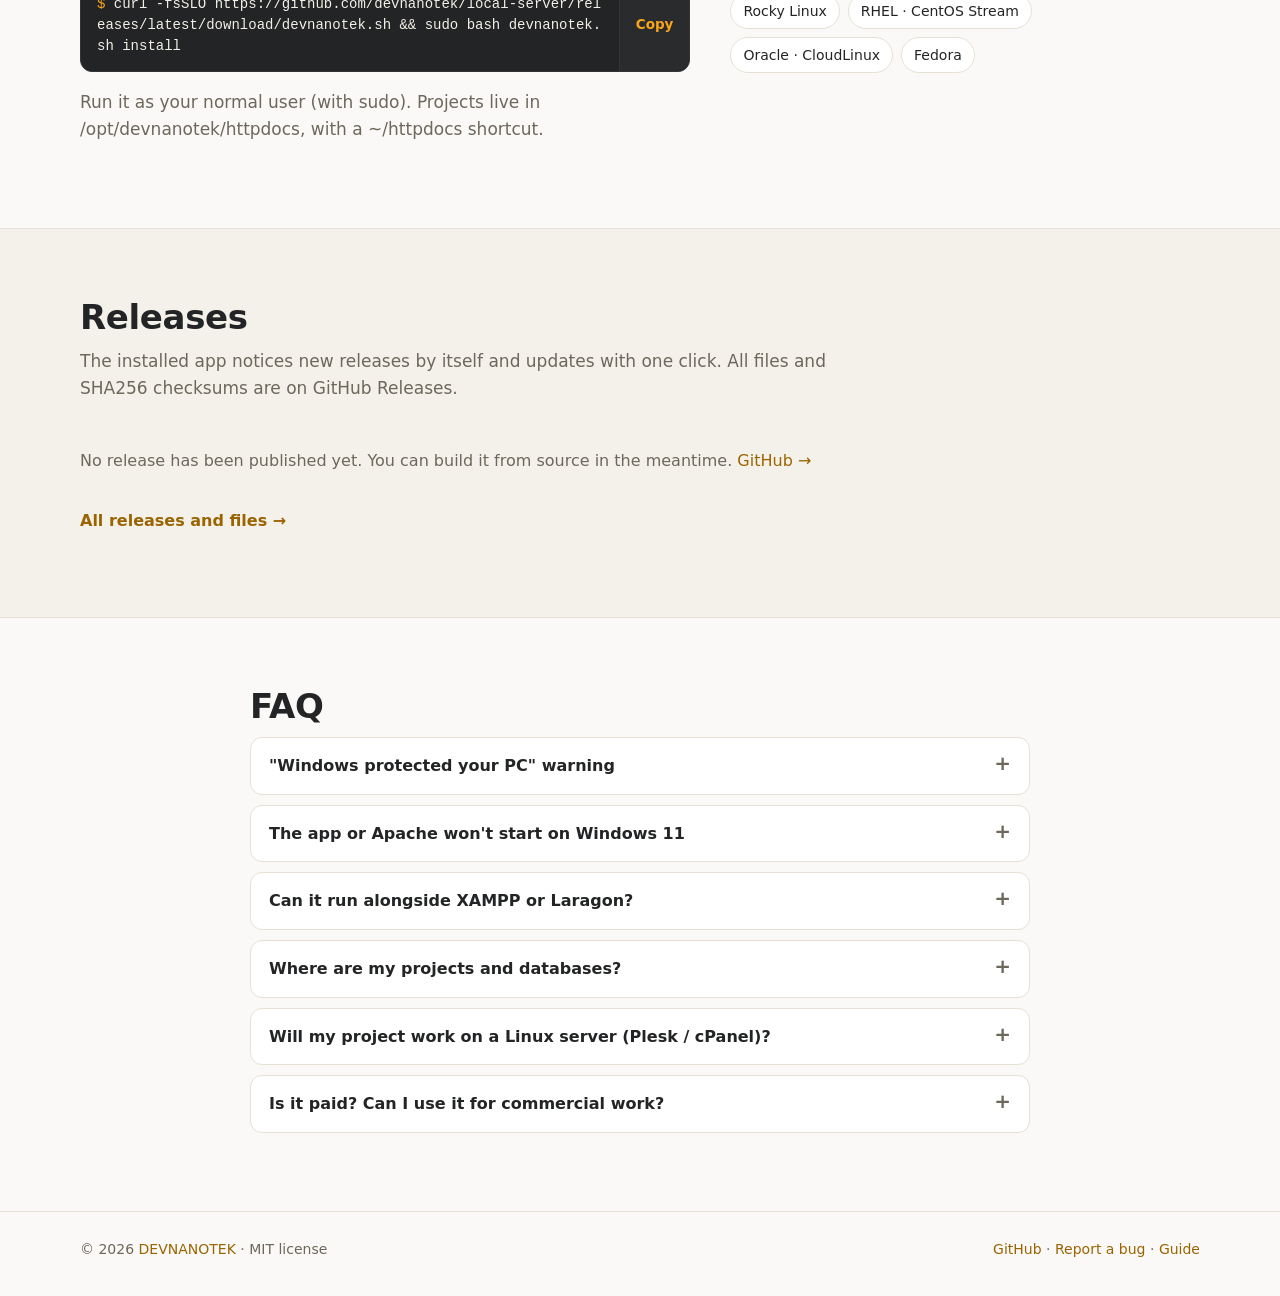
==== commit 0654c8f9: "1.3.0: İngilizce arayüz (Türkçe / English) - Program Windows'un diline göre açılır (Türkçe değilse İ" ====
--- a/site/index.html
+++ b/site/index.html
@@ -41,7 +41,7 @@
       <a href="#ekran" data-i18n="nav.shots">Ekran görüntüleri</a>
       <a href="#linux" data-i18n="nav.linux">Linux</a>
       <a href="#surumler" data-i18n="nav.releases">Sürümler</a>
-      <a href="kilavuz.html" data-i18n="nav.guide">Kılavuz</a>
+      <a href="kilavuz.html" data-guide data-i18n="nav.guide">Kılavuz</a>
       <a class="gh" data-repo-link="" href="https://github.com/devnanotek/local-server" target="_blank" rel="noopener">GitHub</a>
     </nav>
     <div class="tools">
@@ -99,7 +99,7 @@
       <article class="card"><div class="ic"><svg viewBox="0 0 24 24" aria-hidden="true"><path d="M3 12h4l3-8 4 16 3-8h4"/></svg></div><h3 data-i18n="f8.h">Renkli durum, tepsi simgesi</h3><p data-i18n="f8.p">Servisler yeşil / sarı / kırmızı. Saatin yanındaki simgeden başlat, durdur, sürümleri gör.</p></article>
       <article class="card"><div class="ic"><svg viewBox="0 0 24 24" aria-hidden="true"><circle cx="12" cy="12" r="9"/><circle cx="12" cy="12" r="4"/><path d="M5.6 5.6l3.6 3.6M14.8 14.8l3.6 3.6M18.4 5.6l-3.6 3.6M9.2 14.8l-3.6 3.6"/></svg></div><h3 data-i18n="f9.h">Onarım ve temiz kaldırma</h3><p data-i18n="f9.p">Hızlı onarımdan fabrika ayarlarına dört seviye. Kaldırınca servis, hosts, PATH, sertifika ve güvenlik duvarı kaydı bırakmaz.</p></article>
       <article class="card"><div class="ic"><svg viewBox="0 0 24 24" aria-hidden="true"><rect x="3" y="4" width="18" height="16" rx="2"/><path d="M7 9l3 3-3 3M12 15h5"/></svg></div><h3 data-i18n="f10.h">Node.js ve Composer</h3><p data-i18n="f10.p">node, npm, npx, composer, mysql, psql terminalde hazır. socket.io ve Vue/React derlemeleri için.</p></article>
-      <article class="card"><div class="ic"><svg viewBox="0 0 24 24" aria-hidden="true"><circle cx="12" cy="12" r="9"/><path d="M12 3a9 9 0 0 0 0 18z" fill="currentColor"/></svg></div><h3 data-i18n="f11.h">Sade arayüz</h3><p data-i18n="f11.p">Gündüz / gece teması, açıklamalar ? simgelerinde, Türkçe kılavuz. Başlarken kurulum sihirbazı.</p></article>
+      <article class="card"><div class="ic"><svg viewBox="0 0 24 24" aria-hidden="true"><circle cx="12" cy="12" r="9"/><path d="M12 3a9 9 0 0 0 0 18z" fill="currentColor"/></svg></div><h3 data-i18n="f11.h">Türkçe / İngilizce, sade arayüz</h3><p data-i18n="f11.p">Windows diline göre Türkçe veya İngilizce açılır, Ayarlar'dan değişir. Gündüz / gece teması, açıklamalar ? simgelerinde, kurulum sihirbazı.</p></article>
       <article class="card"><div class="ic"><svg viewBox="0 0 24 24" aria-hidden="true"><path d="M14 3H6a2 2 0 0 0-2 2v14a2 2 0 0 0 2 2h12a2 2 0 0 0 2-2V9z"/><path d="M14 3v6h6M12 12v6M9 15l3 3 3-3"/></svg></div><h3 data-i18n="f12.h">Tek dosya, her bilgisayar</h3><p data-i18n="f12.p">Bir exe; 64 / 32 bit ve ARM64'ü kendisi algılar. Ek kurulum gerektirmez (.NET 4.8 Windows'ta hazır).</p></article>
     </div>
   </div>
@@ -173,7 +173,7 @@
 <footer class="foot">
   <div class="wrap foot-in">
     <span>© 2026 <a href="https://devnanotek.net" target="_blank" rel="noopener">DEVNANOTEK</a> · <span data-i18n="foot.lic">MIT lisansı</span></span>
-    <span><a data-repo-link="" href="https://github.com/devnanotek/local-server" target="_blank" rel="noopener">GitHub</a> · <a data-repo-link="/issues" href="https://github.com/devnanotek/local-server/issues" target="_blank" rel="noopener" data-i18n="foot.issue">Hata bildir</a> · <a href="kilavuz.html" data-i18n="nav.guide">Kılavuz</a></span>
+    <span><a data-repo-link="" href="https://github.com/devnanotek/local-server" target="_blank" rel="noopener">GitHub</a> · <a data-repo-link="/issues" href="https://github.com/devnanotek/local-server/issues" target="_blank" rel="noopener" data-i18n="foot.issue">Hata bildir</a> · <a href="kilavuz.html" data-guide data-i18n="nav.guide">Kılavuz</a></span>
   </div>
 </footer>
 
